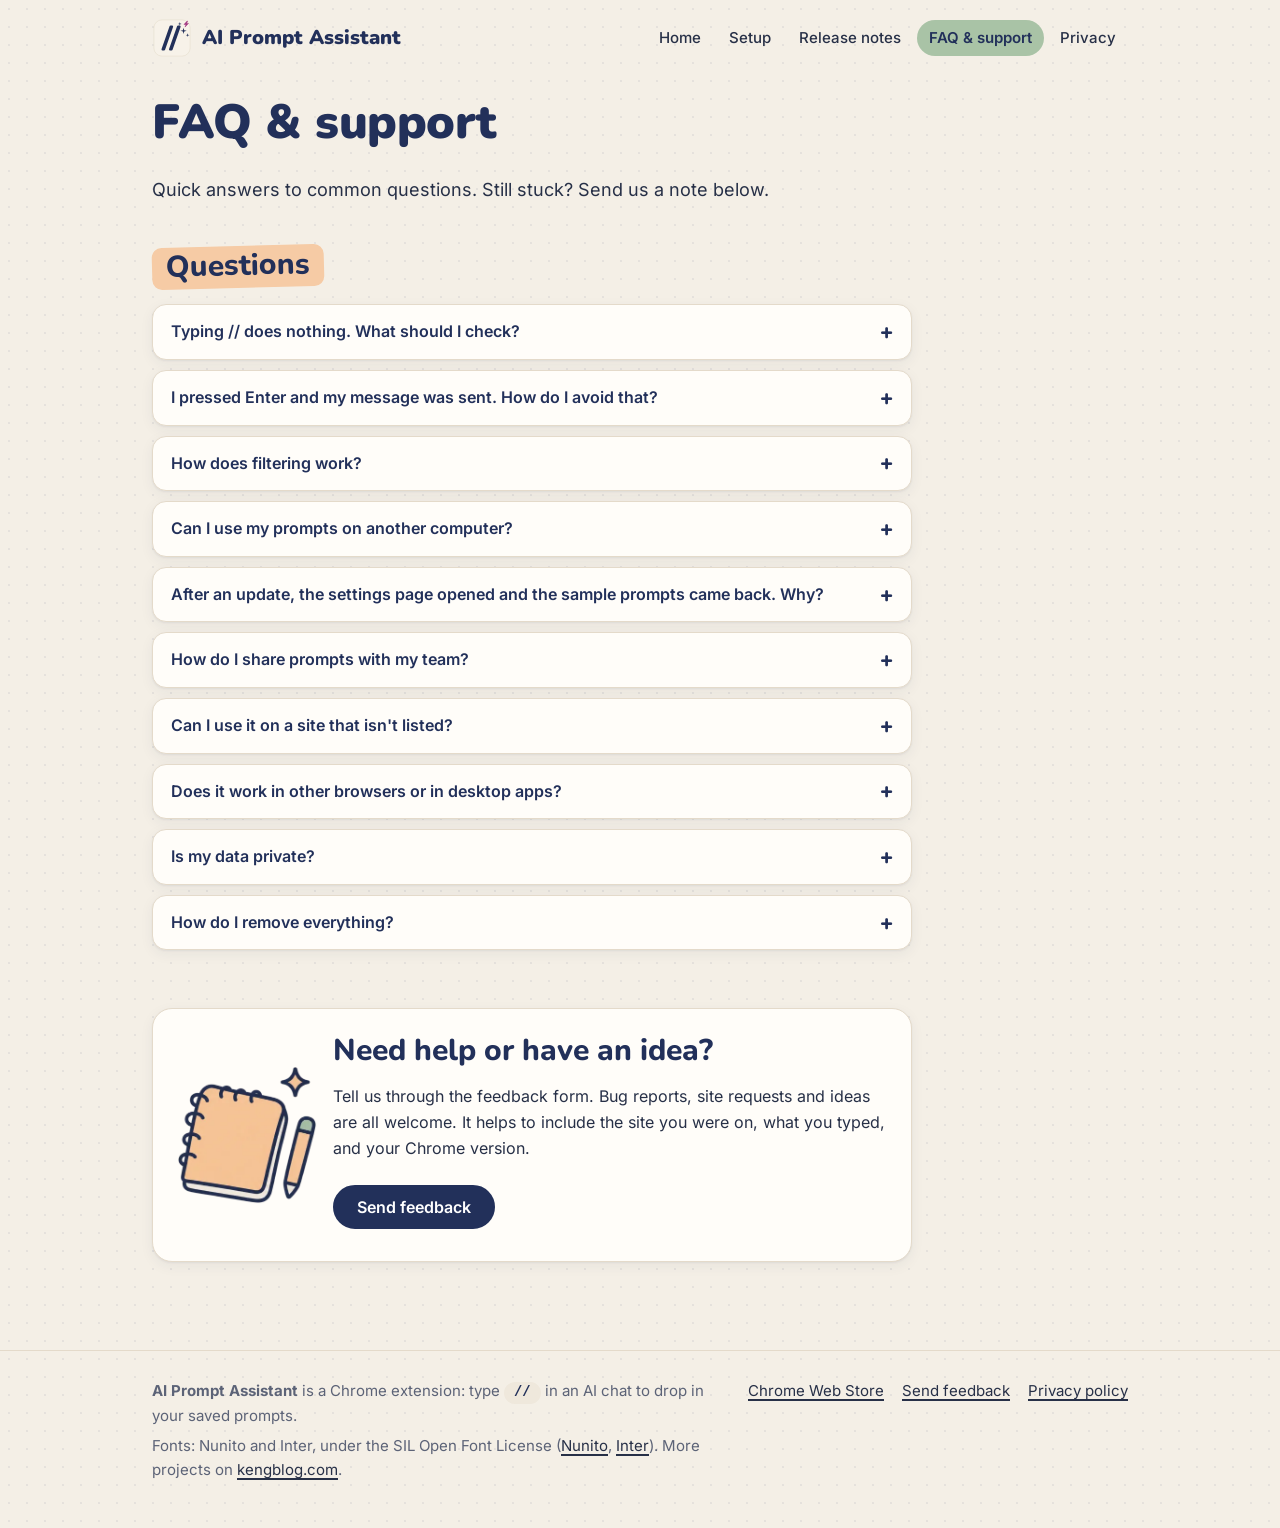
==== faq.html @ 044c9c36 "Add public site: home, setup, release notes, privacy policy and FAQ Static GitHub Pages site for the" ====
<!doctype html>
<html lang="en">
<head>
  <meta charset="utf-8">
  <meta name="viewport" content="width=device-width, initial-scale=1">
  <title>FAQ & support · AI Prompt Assistant</title>
  <meta name="description" content="Answers to common questions about AI Prompt Assistant, and how to get help.">
  <link rel="canonical" href="https://yck2024.github.io/ai-prompt-assistant/faq.html">
  <meta name="color-scheme" content="light dark">
  <meta name="theme-color" content="#F4EFE6" media="(prefers-color-scheme: light)">
  <meta name="theme-color" content="#161B2A" media="(prefers-color-scheme: dark)">
  <link rel="icon" href="assets/img/favicon-32.png" sizes="32x32" type="image/png">
  <link rel="icon" href="assets/img/logo-mark.svg" type="image/svg+xml">
  <link rel="apple-touch-icon" href="assets/img/icon-128.png">
  <link rel="preload" href="assets/fonts/nunito-latin-wght.woff2" as="font" type="font/woff2" crossorigin>
  <link rel="stylesheet" href="assets/css/site.css">
</head>
<body>
  <a class="skip-link" href="#main">Skip to content</a>
  <header class="site-header">
    <div class="wrap">
      <a class="brand" href="index.html"><img src="assets/img/logo-mark.svg" alt="" width="40" height="40">AI Prompt Assistant</a>
      <nav class="site-nav" aria-label="Main">
        <ul>
        <li><a href="index.html">Home</a></li>
        <li><a href="setup.html">Setup</a></li>
        <li><a href="release-notes.html">Release notes</a></li>
        <li><a href="faq.html" aria-current="page">FAQ &amp; support</a></li>
        <li><a href="privacy.html">Privacy</a></li>
        </ul>
      </nav>
    </div>
  </header>
  <main id="main">
    <section class="page-head" aria-labelledby="page-title">
      <div class="wrap narrow">
        <h1 id="page-title">FAQ &amp; support</h1>
        <p class="lead">Quick answers to common questions. Still stuck? Send us a note below.</p>
      </div>
    </section>

    <section class="section" aria-labelledby="faq-title">
      <div class="wrap narrow faq">
        <h2 id="faq-title"><span class="sticky">Questions</span></h2>
        <details>
          <summary>Typing // does nothing. What should I check?</summary>
          <div class="answer">
            <ul>
              <li>Make sure you're on a <a href="index.html#sites-title">supported site</a> and the cursor is in the message box.</li>
              <li>Refresh the tab. Tabs that were open before you installed or updated the extension need a refresh.</li>
              <li>Check that the extension is turned on at <code>chrome://extensions</code>.</li>
              <li>On ChatGPT while signed in, version 3.2.2 has a known problem: the menu doesn't open. The next update fixes it.</li>
            </ul>
          </div>
        </details>
        <details>
          <summary>I pressed Enter and my message was sent. How do I avoid that?</summary>
          <div class="answer">
            <p>Use <kbd>Tab</kbd> to insert prompts. On many chat sites Enter sends the message straight away. Tab always inserts the prompt and leaves sending to you. On ChatGPT, the next update makes Enter insert too.</p>
          </div>
        </details>
        <details>
          <summary>How does filtering work?</summary>
          <div class="answer">
            <p>After <span class="shortcut">//</span>, keep typing. The menu shows shortcuts that contain what you typed, upper or lower case: <span class="shortcut">//rev</span> finds <span class="shortcut">//reviseEnglish</span> and <span class="shortcut">//codeReview</span>.</p>
          </div>
        </details>
        <details>
          <summary>Can I use my prompts on another computer?</summary>
          <div class="answer">
            <p>Yes, with <a href="setup.html#drive">Google Drive backup</a>: upload on one computer, then download on the other. Or use <a href="setup.html#export">Export &amp; import</a> to move a file across. Chrome's own sync doesn't copy prompts between computers.</p>
          </div>
        </details>
        <details>
          <summary>After an update, the settings page opened and the sample prompts came back. Why?</summary>
          <div class="answer">
            <p>After each install or update, the extension opens its settings page and adds back any of the five sample prompts that are missing. Your own prompts, and samples you edited, are kept as they are. You can delete the samples again.</p>
          </div>
        </details>
        <details>
          <summary>How do I share prompts with my team?</summary>
          <div class="answer">
            <p>Click <strong>Export JSON</strong> on the settings page and send the file. Your teammates click <strong>Import JSON</strong> to add those prompts to theirs.</p>
          </div>
        </details>
        <details>
          <summary>Can I use it on a site that isn't listed?</summary>
          <div class="answer">
            <p>Not yet. The next update adds <a href="setup.html#your-sites">Your Sites</a>, where you can add any chat site and allow access to it.</p>
          </div>
        </details>
        <details>
          <summary>Does it work in other browsers or in desktop apps?</summary>
          <div class="answer">
            <p>It's made for Google Chrome on the web. Some other Chromium browsers can install Chrome Web Store extensions, but Google Drive backup needs Chrome. It doesn't work inside desktop or mobile chat apps.</p>
          </div>
        </details>
        <details>
          <summary>Is my data private?</summary>
          <div class="answer">
            <p>Yes. Your prompts are stored in your browser, and we run no server and no analytics. Google Drive backup is optional and only touches its own file. Details are in the <a href="privacy.html">privacy policy</a>.</p>
          </div>
        </details>
        <details>
          <summary>How do I remove everything?</summary>
          <div class="answer">
            <p>Uninstall the extension to delete your prompts from the browser. If you used Drive backup, delete <code>ai-prompt-assistant-prompts.json</code> from your Drive and remove the extension's access in your <a href="https://myaccount.google.com/permissions">Google Account settings</a>.</p>
          </div>
        </details>
      </div>
    </section>

    <section class="section" id="support" aria-labelledby="support-title">
      <div class="wrap narrow">
        <div class="card support-card">
          <img class="illo" src="assets/img/empty-notebook.webp" width="300" height="295" alt="">
          <div>
            <h2 id="support-title">Need help or have an idea?</h2>
            <p>Tell us through the feedback form. Bug reports, site requests and ideas are all welcome. It helps to include the site you were on, what you typed, and your Chrome version.</p>
            <div class="btn-row">
              <a class="btn btn-primary" href="https://forms.gle/EVX64Rimp2fQsJxh8">Send feedback</a>
            </div>
          </div>
        </div>
      </div>
    </section>
  </main>
  <footer class="site-footer">
    <div class="wrap">
      <div>
        <p><strong>AI Prompt Assistant</strong> is a Chrome extension: type <span class="shortcut">//</span> in an AI chat to drop in your saved prompts.</p>
        <p>Fonts: Nunito and Inter, under the SIL Open Font License (<a href="assets/fonts/OFL-Nunito.txt">Nunito</a>, <a href="assets/fonts/OFL-Inter.txt">Inter</a>). More projects on <a href="https://kengblog.com/">kengblog.com</a>.</p>
      </div>
      <ul aria-label="More links">
        <li><a href="https://chromewebstore.google.com/detail/ai-prompt-assistant/aakmnieacpcmnfnljndefdocpcoajjoe">Chrome Web Store</a></li>
        <li><a href="https://forms.gle/EVX64Rimp2fQsJxh8">Send feedback</a></li>
        <li><a href="privacy.html">Privacy policy</a></li>
      </ul>
    </div>
  </footer>
</body>
</html>
---- assets/css/site.css ----
/* AI Prompt Assistant public site. Colours and type follow the "Pocket notebook" brand kit. */

@font-face {
  font-family: 'Nunito';
  src: url(../fonts/nunito-latin-wght.woff2) format('woff2');
  font-weight: 200 1000;
  font-style: normal;
  font-display: swap;
}
@font-face {
  font-family: 'Inter';
  src: url(../fonts/inter-latin-wght.woff2) format('woff2');
  font-weight: 100 900;
  font-style: normal;
  font-display: swap;
}

:root {
  --pa-navy: #22305A;
  --pa-navy-deep: #161B2A;
  --pa-oatmeal: #F4EFE6;
  --pa-apricot: #F6CBA5;
  --pa-sage: #A9C3A6;
  --pa-paper: #F4EFE6;
  --pa-surface: #FFFDF9;
  --pa-surface-sunken: #EFE8DC;
  --pa-text: #273047;
  --pa-text-muted: #5C6377;
  --pa-heading: #22305A;
  --pa-link: #22305A;
  --pa-primary: #22305A;
  --pa-on-primary: #FFFFFF;
  --pa-line: #E4DACA;
  --pa-highlight: #F6CBA5;
  --pa-on-highlight: #22305A;
  --pa-success-bg: #DCE8D9;
  --pa-success: #2F5A36;
  --pa-note-bg: #FBE7D5;
  --pa-focus: #22305A;
  --pa-grid-dot: rgba(34,48,90,.07);
  --pa-plate: transparent;
  --pa-font-display: 'Nunito', ui-rounded, 'SF Pro Rounded', system-ui, sans-serif;
  --pa-font-body: 'Inter', system-ui, -apple-system, 'Segoe UI', Roboto, sans-serif;
  --pa-font-mono: ui-monospace, 'SF Mono', Menlo, Consolas, 'Liberation Mono', monospace;
  --pa-radius-sm: 10px;
  --pa-radius-md: 14px;
  --pa-radius-lg: 20px;
  --pa-radius-pill: 999px;
  --pa-shadow-card: 0 1px 2px rgba(34,48,90,.06), 0 4px 14px rgba(34,48,90,.06);
  --pa-motion: 160ms;
  --pa-max: 1040px;
  --pa-gutter: 16px;
  color-scheme: light dark;
}

@media (prefers-color-scheme: dark) {
  :root {
    --pa-paper: #161B2A;
    --pa-surface: #1E2436;
    --pa-surface-sunken: #131726;
    --pa-text: #EEE8DC;
    --pa-text-muted: #A9AFC2;
    --pa-heading: #F4EFE6;
    --pa-link: #F6CBA5;
    --pa-primary: #F6CBA5;
    --pa-on-primary: #161B2A;
    --pa-line: #2E3650;
    --pa-highlight: #F6CBA5;
    --pa-on-highlight: #161B2A;
    --pa-success-bg: #22362A;
    --pa-success: #BFD6BC;
    --pa-note-bg: #2A2A33;
    --pa-focus: #F6CBA5;
    --pa-grid-dot: rgba(244,239,230,.05);
    --pa-plate: rgba(244,239,230,.92);
    --pa-shadow-card: 0 1px 2px rgba(0,0,0,.25), 0 4px 14px rgba(0,0,0,.25);
  }
}

@media (prefers-reduced-motion: reduce) { :root { --pa-motion: 0ms; } }

*, *::before, *::after { box-sizing: border-box; }

html { -webkit-text-size-adjust: 100%; scroll-padding-top: 16px; }

body {
  margin: 0;
  font-family: var(--pa-font-body);
  font-size: 16px;
  line-height: 1.6;
  color: var(--pa-text);
  background-color: var(--pa-paper);
  background-image: radial-gradient(var(--pa-grid-dot) 1.2px, transparent 1.3px);
  background-size: 18px 18px;
  overflow-wrap: break-word;
}

img { max-width: 100%; height: auto; display: block; }

a { color: var(--pa-link); text-decoration-thickness: 1.5px; text-underline-offset: 3px; }
a:hover { text-decoration-thickness: 2.5px; }

:focus-visible { outline: 3px solid var(--pa-focus); outline-offset: 2px; border-radius: 4px; }

h1, h2, h3 {
  font-family: var(--pa-font-display);
  color: var(--pa-heading);
  line-height: 1.2;
  margin: 0 0 .5em;
}
h1 { font-size: clamp(32px, 6vw, 48px); font-weight: 900; letter-spacing: -.01em; }
h2 { font-size: clamp(24px, 4vw, 30px); font-weight: 800; }
h3 { font-size: 19px; font-weight: 800; }
p, ul, ol { margin: 0 0 1em; }
li + li { margin-top: .35em; }

code, kbd, .shortcut { font-family: var(--pa-font-mono); font-size: .92em; }
code { background: var(--pa-surface-sunken); color: var(--pa-heading); padding: 1px 6px; border-radius: 6px; }
.shortcut {
  display: inline-block;
  font-weight: 600;
  background: var(--pa-surface-sunken);
  color: var(--pa-heading);
  padding: 0 10px;
  border-radius: var(--pa-radius-pill);
  white-space: nowrap;
}
kbd {
  display: inline-block;
  min-width: 1.8em;
  text-align: center;
  font-weight: 600;
  color: var(--pa-heading);
  background: var(--pa-surface);
  border: 1px solid var(--pa-line);
  border-bottom-width: 3px;
  border-radius: 7px;
  padding: 0 6px;
  line-height: 1.5;
}

.skip-link {
  position: absolute; left: 12px; top: -60px;
  background: var(--pa-primary); color: var(--pa-on-primary);
  padding: 8px 16px; border-radius: var(--pa-radius-pill);
  font-weight: 600; z-index: 10; text-decoration: none;
}
.skip-link:focus { top: 12px; }

.wrap { max-width: var(--pa-max); margin: 0 auto; padding: 0 var(--pa-gutter); }
@media (min-width: 720px) { :root { --pa-gutter: 32px; } }

/* Header */
.site-header { padding: 18px 0 8px; }
.site-header .wrap { display: flex; flex-wrap: wrap; align-items: center; gap: 10px 24px; justify-content: space-between; }
.brand {
  display: inline-flex; align-items: center; gap: 10px;
  font-family: var(--pa-font-display); font-weight: 900; font-size: 20px;
  color: var(--pa-heading); text-decoration: none;
}
.brand img { width: 40px; height: 40px; }
.site-nav ul { list-style: none; margin: 0; padding: 0; display: flex; flex-wrap: wrap; gap: 4px; }
.site-nav li + li { margin-top: 0; }
.site-nav a {
  display: inline-block; padding: 6px 12px; border-radius: var(--pa-radius-pill);
  color: var(--pa-text); text-decoration: none; font-weight: 500; font-size: 15px;
  transition: background-color var(--pa-motion);
}
.site-nav a:hover { background: var(--pa-surface-sunken); }
.site-nav a[aria-current="page"] { background: var(--pa-sage); color: var(--pa-navy); font-weight: 600; }

/* Buttons */
.btn {
  display: inline-flex; align-items: center; justify-content: center; gap: 8px;
  min-height: 44px; padding: 10px 22px;
  border-radius: var(--pa-radius-pill);
  font-family: var(--pa-font-body); font-weight: 600; font-size: 16px; line-height: 1.2;
  text-decoration: none; text-align: center;
  border: 2px solid var(--pa-primary);
  transition: transform var(--pa-motion), box-shadow var(--pa-motion);
}
.btn:hover { transform: translateY(-1px); box-shadow: var(--pa-shadow-card); text-decoration: none; }
.btn-primary { background: var(--pa-primary); color: var(--pa-on-primary); }
.btn-quiet { background: transparent; color: var(--pa-heading); border-color: var(--pa-line); }
.btn-row { display: flex; flex-wrap: wrap; gap: 12px; margin: 24px 0 8px; }

/* Sticky-note heading label */
.sticky {
  display: inline-block; padding: 2px 14px 4px;
  background: var(--pa-highlight); color: var(--pa-on-highlight);
  border-radius: var(--pa-radius-sm); transform: rotate(-1.5deg);
}
.sticky--sage { background: var(--pa-sage); color: var(--pa-navy); }

/* Layout blocks */
main { display: block; padding-bottom: 32px; }
.section { padding: 40px 0 8px; }
.section > .wrap > h2:first-child, .section-head { margin-bottom: 16px; }
.lead { font-size: 18px; color: var(--pa-text); max-width: 60ch; }
.muted { color: var(--pa-text-muted); }
/* Narrow reading column that keeps the same left edge as the header and wide sections. */
.narrow > * { max-width: 760px; }

.card {
  background: var(--pa-surface);
  border: 1px solid var(--pa-line);
  border-radius: var(--pa-radius-lg);
  box-shadow: var(--pa-shadow-card);
  padding: 24px;
}
.card > :last-child { margin-bottom: 0; }
@media (max-width: 480px) { .card { padding: 18px; } }

.grid { display: grid; gap: 16px; grid-template-columns: repeat(auto-fit, minmax(min(100%, 280px), 1fr)); }
.grid-3 { display: grid; gap: 16px; grid-template-columns: repeat(auto-fit, minmax(min(100%, 220px), 1fr)); }

/* Illustrations: in dark mode they sit on a light plate so navy outlines stay visible. */
.illo { border-radius: var(--pa-radius-lg); background: var(--pa-plate); }
@media (prefers-color-scheme: dark) { .illo { padding: 8px; } }

/* Hero */
.hero { padding: 32px 0 16px; }
.hero .wrap { display: grid; gap: 24px; align-items: center; }
@media (min-width: 820px) { .hero .wrap { grid-template-columns: 1.15fr .85fr; gap: 40px; } }
.hero h1 .slashes { font-family: var(--pa-font-mono); font-weight: 700; }
.hero-art { position: relative; justify-self: center; max-width: 380px; width: 100%; }
.hero-art .blob { position: absolute; inset: 8% -4% -2% -4%; width: 108%; max-width: none; z-index: 0; opacity: .7; }
.hero-art .illo { position: relative; z-index: 1; }
@media (prefers-color-scheme: dark) { .hero-art .blob { opacity: .25; } }
.badge-row { display: flex; flex-wrap: wrap; gap: 8px; margin-top: 16px; padding: 0; list-style: none; }
.badge-row li + li { margin-top: 0; }
.badge {
  display: inline-block; padding: 3px 12px; border-radius: var(--pa-radius-pill);
  background: var(--pa-success-bg); color: var(--pa-success); font-size: 14px; font-weight: 600;
}

/* Steps */
.step { text-align: left; }
.step .illo { width: 100%; max-width: 200px; margin: 0 auto 12px; }
.step-num {
  display: inline-flex; align-items: center; justify-content: center;
  width: 30px; height: 30px; margin-right: 8px; border-radius: 50%;
  background: var(--pa-primary); color: var(--pa-on-primary);
  font-family: var(--pa-font-display); font-weight: 900; font-size: 16px; vertical-align: 2px;
}

/* Notes and callouts */
.note {
  border-radius: var(--pa-radius-md);
  padding: 14px 18px;
  background: var(--pa-note-bg);
  border: 1px solid var(--pa-line);
  border-left: 6px solid var(--pa-highlight);
  margin: 16px 0;
}
.note > :last-child { margin-bottom: 0; }
.note strong:first-child { color: var(--pa-heading); }
.note--sage { border-left-color: var(--pa-sage); background: var(--pa-success-bg); color: var(--pa-text); }
@media (prefers-color-scheme: dark) { .note--sage { color: var(--pa-text); } }

.tag {
  display: inline-block; vertical-align: 2px;
  font-family: var(--pa-font-body); font-size: 12px; font-weight: 700; letter-spacing: .02em;
  padding: 1px 9px; border-radius: var(--pa-radius-pill);
  background: var(--pa-highlight); color: var(--pa-navy);
  white-space: nowrap;
}
.tag--sage { background: var(--pa-sage); }

/* Screenshot frame */
figure { margin: 16px 0; }
.shot { border-radius: var(--pa-radius-md); border: 1px solid var(--pa-line); box-shadow: var(--pa-shadow-card); background: #fff; }
figcaption { margin-top: 8px; font-size: 14px; color: var(--pa-text-muted); }

/* Tables */
.table-wrap { overflow-x: auto; border-radius: var(--pa-radius-md); border: 1px solid var(--pa-line); background: var(--pa-surface); }
table { border-collapse: collapse; width: 100%; font-size: 15px; }
th, td { text-align: left; padding: 10px 14px; border-bottom: 1px solid var(--pa-line); vertical-align: top; }
tr:last-child td { border-bottom: 0; }
th { font-weight: 700; color: var(--pa-heading); background: var(--pa-surface-sunken); }
td .addr { display: inline-block; max-width: 100%; overflow-wrap: anywhere; font-family: var(--pa-font-mono); font-size: 14px; margin: 1px 6px 1px 0; }
@media (max-width: 480px) { th, td { padding: 9px 10px; } td .addr { font-size: 13px; } }

/* Numbered how-to lists */
ol.steps { padding-left: 1.4em; }
ol.steps > li { padding-left: 4px; }
ol.steps > li::marker { font-family: var(--pa-font-display); font-weight: 900; color: var(--pa-heading); }

/* Setup page: section nav */
.toc { list-style: none; padding: 0; margin: 16px 0 0; display: flex; flex-wrap: wrap; gap: 8px; }
.toc li + li { margin-top: 0; }
.toc a {
  display: inline-block; padding: 4px 12px; border-radius: var(--pa-radius-pill);
  border: 1px solid var(--pa-line); background: var(--pa-surface); text-decoration: none; font-size: 15px;
}
.toc a:hover { background: var(--pa-surface-sunken); }

.split { display: grid; gap: 24px; align-items: start; }
@media (min-width: 820px) { .split { grid-template-columns: 1fr 1fr; } }

.page-head { padding: 28px 0 8px; }
.page-head .wrap.has-art { display: grid; gap: 16px; align-items: center; }
@media (min-width: 720px) { .page-head .wrap.has-art { grid-template-columns: 1fr 220px; } }
.page-head + .section { padding-top: 16px; }
.page-head .illo { max-width: 220px; justify-self: center; }

/* Release notes */
.release { margin-top: 24px; }
.release h2 { display: flex; flex-wrap: wrap; align-items: baseline; gap: 6px 12px; }
.release h2 .date { font-family: var(--pa-font-body); font-size: 15px; font-weight: 500; color: var(--pa-text-muted); }
.release h3 { margin-top: 20px; }

/* FAQ */
.faq details {
  background: var(--pa-surface); border: 1px solid var(--pa-line); border-radius: var(--pa-radius-md);
  margin: 10px 0; box-shadow: var(--pa-shadow-card);
}
.faq summary {
  cursor: pointer; padding: 14px 18px; font-weight: 600; color: var(--pa-heading);
  list-style: none; display: flex; justify-content: space-between; gap: 12px; align-items: center;
  border-radius: var(--pa-radius-md);
}
.faq summary::-webkit-details-marker { display: none; }
.faq summary::after {
  content: '+'; font-family: var(--pa-font-display); font-weight: 900; font-size: 22px; line-height: 1;
  flex: none; color: var(--pa-heading);
}
.faq details[open] summary::after { content: '\2212'; }
.faq .answer { padding: 0 18px 16px; }
.faq .answer > :last-child { margin-bottom: 0; }

.support-card { display: grid; gap: 16px; align-items: center; }
@media (min-width: 640px) { .support-card { grid-template-columns: 140px 1fr; } }
.support-card .illo { max-width: 140px; justify-self: center; }

/* Privacy page prose */
.prose h2 { margin-top: 32px; }
.prose h2:first-child { margin-top: 0; }

/* Footer */
.site-footer { border-top: 1px solid var(--pa-line); margin-top: 48px; padding: 28px 0 40px; font-size: 15px; color: var(--pa-text-muted); }
.site-footer .wrap { display: grid; gap: 16px; }
@media (min-width: 720px) { .site-footer .wrap { grid-template-columns: 1fr auto; align-items: start; } }
.site-footer ul { list-style: none; margin: 0; padding: 0; display: flex; flex-wrap: wrap; gap: 6px 18px; }
.site-footer li + li { margin-top: 0; }
.site-footer a { color: var(--pa-text); }
.site-footer p { margin: 0 0 6px; }
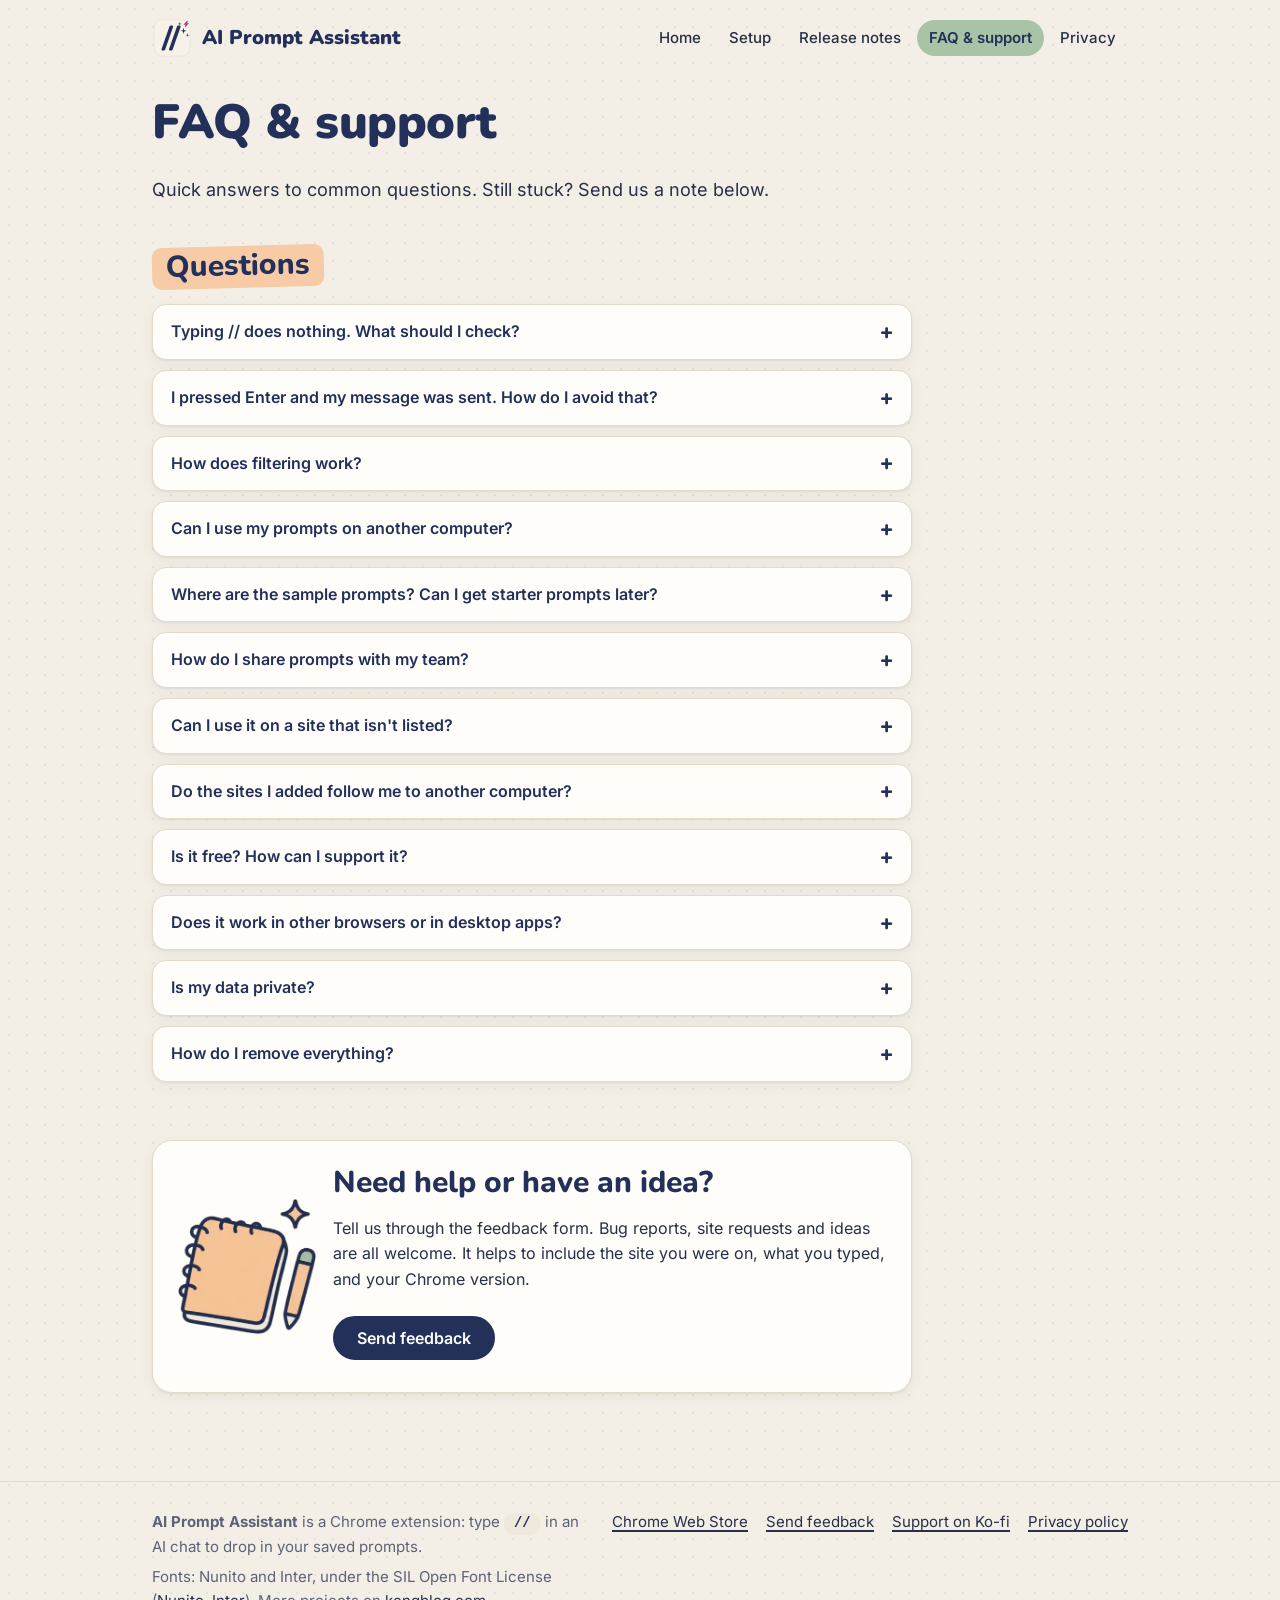
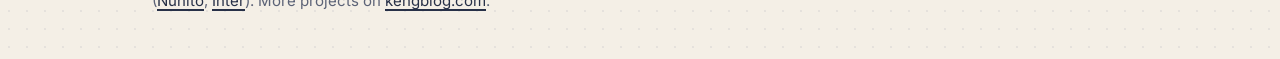
==== commit 756593d8: "docs: update site for version 4.0.0 Release notes, setup guide, home page, privacy policy and FAQ no" ====
--- a/faq.html
+++ b/faq.html
@@ -3,7 +3,7 @@
 <head>
   <meta charset="utf-8">
   <meta name="viewport" content="width=device-width, initial-scale=1">
-  <title>FAQ & support · AI Prompt Assistant</title>
+  <title>FAQ &amp; support · AI Prompt Assistant</title>
   <meta name="description" content="Answers to common questions about AI Prompt Assistant, and how to get help.">
   <link rel="canonical" href="https://yck2024.github.io/ai-prompt-assistant/faq.html">
   <meta name="color-scheme" content="light dark">
@@ -46,17 +46,18 @@
           <summary>Typing // does nothing. What should I check?</summary>
           <div class="answer">
             <ul>
-              <li>Make sure you're on a <a href="index.html#sites-title">supported site</a> and the cursor is in the message box.</li>
+              <li>Click the extension's toolbar button. It tells you whether the extension is on for this tab, and offers <strong>Reload this tab</strong> or <strong>Turn on for this site</strong> when that helps.</li>
+              <li>Make sure you're on a <a href="index.html#sites-title">supported site</a> or <a href="setup.html#your-sites">a site you added</a>, and the cursor is in the message box.</li>
               <li>Refresh the tab. Tabs that were open before you installed or updated the extension need a refresh.</li>
-              <li>Check that the extension is turned on at <code>chrome://extensions</code>.</li>
-              <li>On ChatGPT while signed in, version 3.2.2 has a known problem: the menu doesn't open. The next update fixes it.</li>
+              <li>Check that the extension is turned on at <code>chrome://extensions</code>. After an update that adds sites, Chrome may pause it until you accept them.</li>
+              <li>On ChatGPT while signed in, version 3.2.2 had a known problem: the menu didn't open. Update to 4.0.0 to fix it.</li>
             </ul>
           </div>
         </details>
         <details>
           <summary>I pressed Enter and my message was sent. How do I avoid that?</summary>
           <div class="answer">
-            <p>Use <kbd>Tab</kbd> to insert prompts. On many chat sites Enter sends the message straight away. Tab always inserts the prompt and leaves sending to you. On ChatGPT, the next update makes Enter insert too.</p>
+            <p>Use <kbd>Tab</kbd> to insert prompts. On many chat sites Enter sends the message straight away. Tab always inserts the prompt and leaves sending to you. On ChatGPT, Enter inserts too since version 4.0.0.</p>
           </div>
         </details>
         <details>
@@ -72,21 +73,33 @@
           </div>
         </details>
         <details>
-          <summary>After an update, the settings page opened and the sample prompts came back. Why?</summary>
+          <summary>Where are the sample prompts? Can I get starter prompts later?</summary>
           <div class="answer">
-            <p>After each install or update, the extension opens its settings page and adds back any of the five sample prompts that are missing. Your own prompts, and samples you edited, are kept as they are. You can delete the samples again.</p>
+            <p>Since version 4.0.0, the extension doesn't add sample prompts on its own. After you install, a welcome page lets you pick starter packs, or start blank. Open <strong>Starter packs</strong> on the settings page to add packs any time. The five old samples are in the Everyday pack. Adding a pack never replaces a shortcut you already have, and updates no longer bring back prompts you deleted.</p>
           </div>
         </details>
         <details>
           <summary>How do I share prompts with my team?</summary>
           <div class="answer">
-            <p>Click <strong>Export JSON</strong> on the settings page and send the file. Your teammates click <strong>Import JSON</strong> to add those prompts to theirs.</p>
+            <p>Click <strong>Export prompts (to file)</strong> under <strong>Import &amp; export</strong> on the settings page and send the file. Your teammates click <strong>Import prompts (from file)</strong> to add those prompts to theirs.</p>
           </div>
         </details>
         <details>
           <summary>Can I use it on a site that isn't listed?</summary>
           <div class="answer">
-            <p>Not yet. The next update adds <a href="setup.html#your-sites">Your Sites</a>, where you can add any chat site and allow access to it.</p>
+            <p>Yes. On that site, click the extension's toolbar button and choose <strong>Turn on for this site</strong>, or type the address under <a href="setup.html#your-sites">Your sites</a> in settings. Chrome asks you to allow access to that one site. Some sites use message boxes the extension can't type into; if <span class="shortcut">//</span> does nothing there, remove the site.</p>
+          </div>
+        </details>
+        <details>
+          <summary>Do the sites I added follow me to another computer?</summary>
+          <div class="answer">
+            <p>Not yet. In version 4.0.0, Google Drive backup carries your prompts but not your list of added sites, so add them again on each computer. Syncing your sites through Drive is coming next.</p>
+          </div>
+        </details>
+        <details>
+          <summary>Is it free? How can I support it?</summary>
+          <div class="answer">
+            <p>It's free, with no ads and no paid version. If it saves you time, click <strong>Support</strong> in settings or in the toolbar popup to see our Ko-fi page, then <strong>Open Ko-fi</strong> to buy a coffee. It's entirely optional.</p>
           </div>
         </details>
         <details>
@@ -98,7 +111,7 @@
         <details>
           <summary>Is my data private?</summary>
           <div class="answer">
-            <p>Yes. Your prompts are stored in your browser, and we run no server and no analytics. Google Drive backup is optional and only touches its own file. Details are in the <a href="privacy.html">privacy policy</a>.</p>
+            <p>Yes. Your prompts are stored in your browser, and we run no server and no analytics. The <span class="shortcut">//</span> menu is drawn in its own frame the chat site can't read. Google Drive backup is optional and only touches its own file. Details are in the <a href="privacy.html">privacy policy</a>.</p>
           </div>
         </details>
         <details>
@@ -134,6 +147,7 @@
       <ul aria-label="More links">
         <li><a href="https://chromewebstore.google.com/detail/ai-prompt-assistant/aakmnieacpcmnfnljndefdocpcoajjoe">Chrome Web Store</a></li>
         <li><a href="https://forms.gle/EVX64Rimp2fQsJxh8">Send feedback</a></li>
+        <li><a href="https://ko-fi.com/kengblog">Support on Ko-fi</a></li>
         <li><a href="privacy.html">Privacy policy</a></li>
       </ul>
     </div>
--- a/assets/css/site.css
+++ b/assets/css/site.css
@@ -17,9 +17,6 @@
 
 :root {
   --pa-navy: #22305A;
-  --pa-navy-deep: #161B2A;
-  --pa-oatmeal: #F4EFE6;
-  --pa-apricot: #F6CBA5;
   --pa-sage: #A9C3A6;
   --pa-paper: #F4EFE6;
   --pa-surface: #FFFDF9;
@@ -195,7 +192,7 @@
 /* Layout blocks */
 main { display: block; padding-bottom: 32px; }
 .section { padding: 40px 0 8px; }
-.section > .wrap > h2:first-child, .section-head { margin-bottom: 16px; }
+.section > .wrap > h2:first-child { margin-bottom: 16px; }
 .lead { font-size: 18px; color: var(--pa-text); max-width: 60ch; }
 .muted { color: var(--pa-text-muted); }
 /* Narrow reading column that keeps the same left edge as the header and wide sections. */
@@ -256,7 +253,6 @@
 .note > :last-child { margin-bottom: 0; }
 .note strong:first-child { color: var(--pa-heading); }
 .note--sage { border-left-color: var(--pa-sage); background: var(--pa-success-bg); color: var(--pa-text); }
-@media (prefers-color-scheme: dark) { .note--sage { color: var(--pa-text); } }
 
 .tag {
   display: inline-block; vertical-align: 2px;
@@ -265,7 +261,6 @@
   background: var(--pa-highlight); color: var(--pa-navy);
   white-space: nowrap;
 }
-.tag--sage { background: var(--pa-sage); }
 
 /* Screenshot frame */
 figure { margin: 16px 0; }
@@ -277,6 +272,8 @@
 table { border-collapse: collapse; width: 100%; font-size: 15px; }
 th, td { text-align: left; padding: 10px 14px; border-bottom: 1px solid var(--pa-line); vertical-align: top; }
 tr:last-child td { border-bottom: 0; }
+caption { text-align: left; padding: 10px 14px; font-size: 14px; }
+caption.below { caption-side: bottom; }
 th { font-weight: 700; color: var(--pa-heading); background: var(--pa-surface-sunken); }
 td .addr { display: inline-block; max-width: 100%; overflow-wrap: anywhere; font-family: var(--pa-font-mono); font-size: 14px; margin: 1px 6px 1px 0; }
 @media (max-width: 480px) { th, td { padding: 9px 10px; } td .addr { font-size: 13px; } }
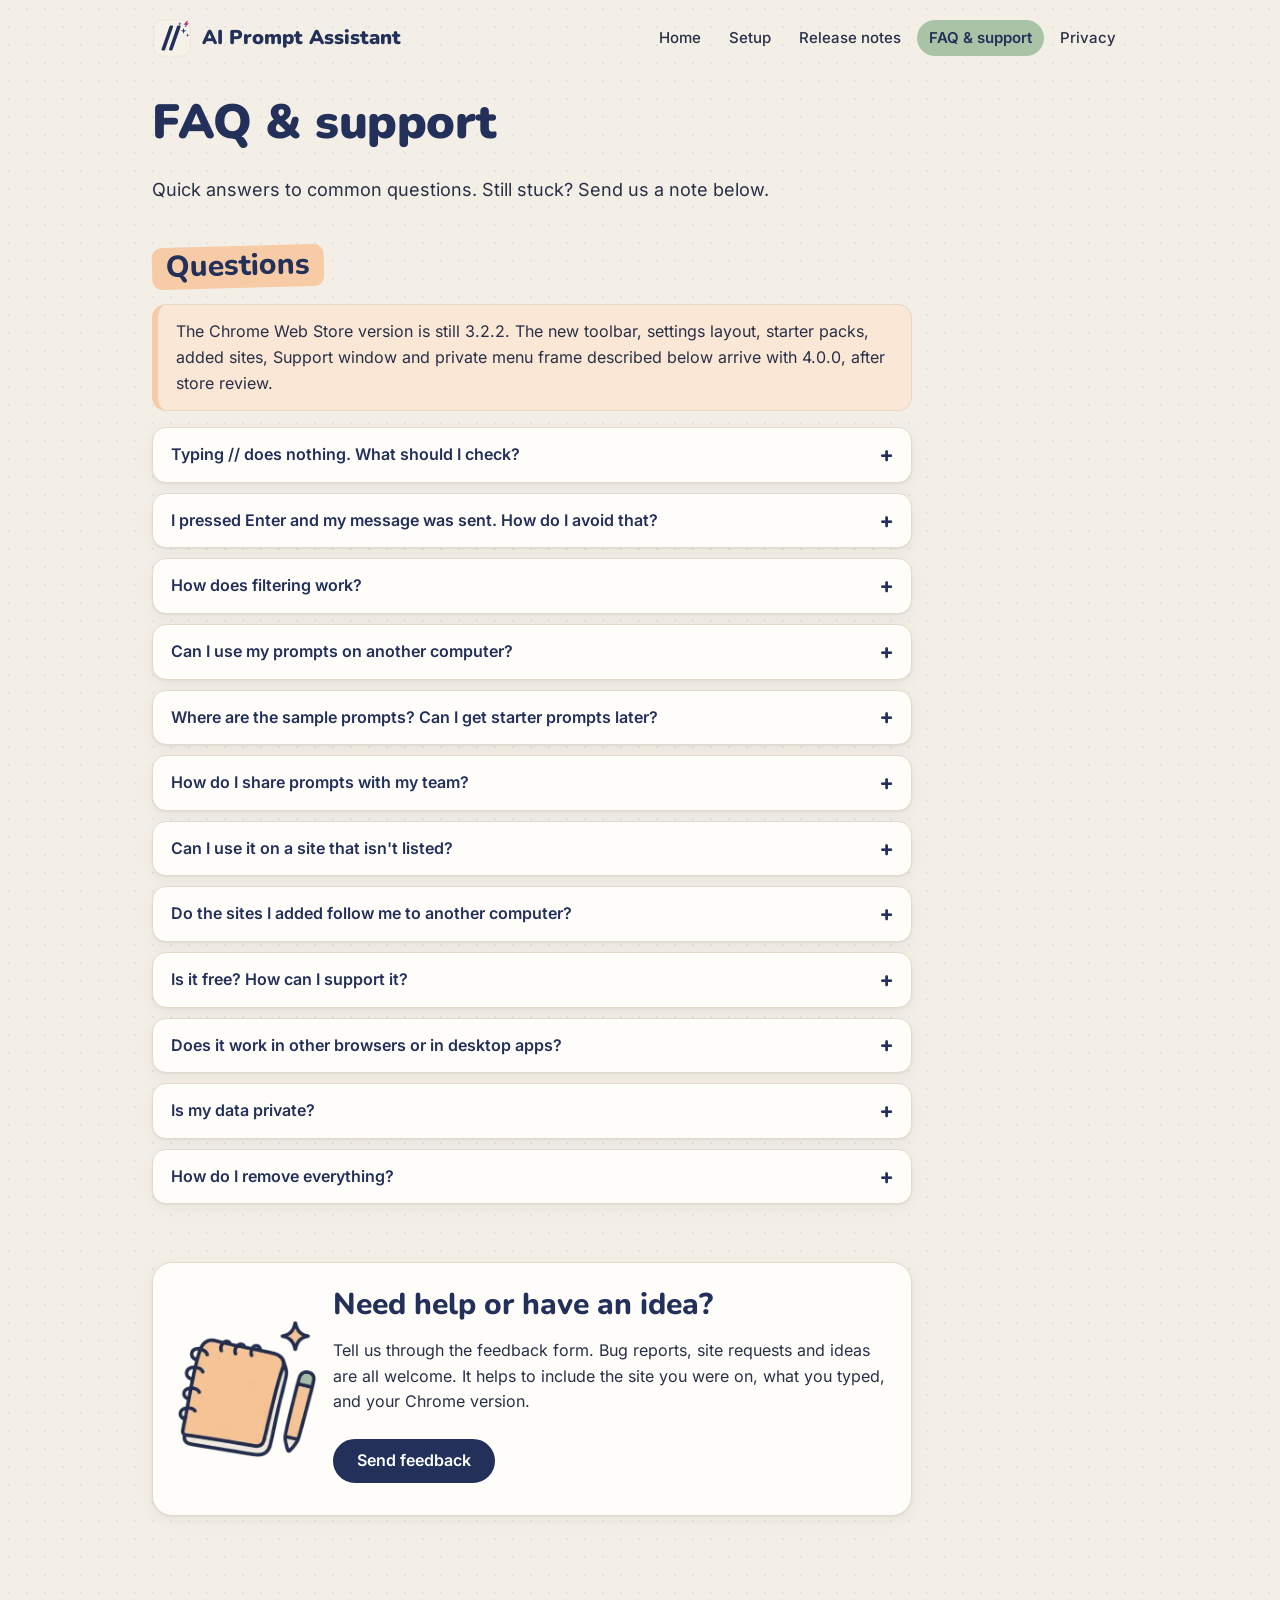
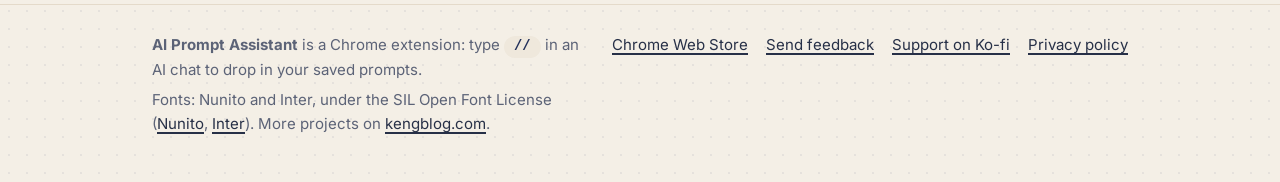
==== commit dd9eb04c: "no-mistakes(review): Distinguish upcoming 4.0.0 features from current store release" ====
--- a/faq.html
+++ b/faq.html
@@ -42,6 +42,7 @@
     <section class="section" aria-labelledby="faq-title">
       <div class="wrap narrow faq">
         <h2 id="faq-title"><span class="sticky">Questions</span></h2>
+        <p class="note">The Chrome Web Store version is still 3.2.2. The new toolbar, settings layout, starter packs, added sites, Support window and private menu frame described below arrive with 4.0.0, after store review.</p>
         <details>
           <summary>Typing // does nothing. What should I check?</summary>
           <div class="answer">
@@ -50,14 +51,14 @@
               <li>Make sure you're on a <a href="index.html#sites-title">supported site</a> or <a href="setup.html#your-sites">a site you added</a>, and the cursor is in the message box.</li>
               <li>Refresh the tab. Tabs that were open before you installed or updated the extension need a refresh.</li>
               <li>Check that the extension is turned on at <code>chrome://extensions</code>. After an update that adds sites, Chrome may pause it until you accept them.</li>
-              <li>On ChatGPT while signed in, version 3.2.2 had a known problem: the menu didn't open. Update to 4.0.0 to fix it.</li>
+              <li>On ChatGPT while signed in, the current store version, 3.2.2, has a known problem: the menu doesn't open. The fix arrives with 4.0.0, after store review.</li>
             </ul>
           </div>
         </details>
         <details>
           <summary>I pressed Enter and my message was sent. How do I avoid that?</summary>
           <div class="answer">
-            <p>Use <kbd>Tab</kbd> to insert prompts. On many chat sites Enter sends the message straight away. Tab always inserts the prompt and leaves sending to you. On ChatGPT, Enter inserts too since version 4.0.0.</p>
+            <p>Use <kbd>Tab</kbd> to insert prompts. On many chat sites Enter sends the message straight away. Tab always inserts the prompt and leaves sending to you. On ChatGPT, Enter will insert too in 4.0.0; the store version is still 3.2.2.</p>
           </div>
         </details>
         <details>
@@ -75,7 +76,7 @@
         <details>
           <summary>Where are the sample prompts? Can I get starter prompts later?</summary>
           <div class="answer">
-            <p>Since version 4.0.0, the extension doesn't add sample prompts on its own. After you install, a welcome page lets you pick starter packs, or start blank. Open <strong>Starter packs</strong> on the settings page to add packs any time. The five old samples are in the Everyday pack. Adding a pack never replaces a shortcut you already have, and updates no longer bring back prompts you deleted.</p>
+            <p>Starting with 4.0.0 (the store version is still 3.2.2), the extension doesn't add sample prompts on its own. After you install, a welcome page lets you pick starter packs, or start blank. Open <strong>Starter packs</strong> on the settings page to add packs any time. The five old samples are in the Everyday pack. Adding a pack never replaces a shortcut you already have, and updates no longer bring back prompts you deleted.</p>
           </div>
         </details>
         <details>
@@ -87,7 +88,7 @@
         <details>
           <summary>Can I use it on a site that isn't listed?</summary>
           <div class="answer">
-            <p>Yes. On that site, click the extension's toolbar button and choose <strong>Turn on for this site</strong>, or type the address under <a href="setup.html#your-sites">Your sites</a> in settings. Chrome asks you to allow access to that one site. Some sites use message boxes the extension can't type into; if <span class="shortcut">//</span> does nothing there, remove the site.</p>
+            <p>With 4.0.0, yes; the store version is still 3.2.2. On that site, click the extension's toolbar button and choose <strong>Turn on for this site</strong>, or type the address under <a href="setup.html#your-sites">Your sites</a> in settings. Chrome asks you to allow access to that one site. Some sites use message boxes the extension can't type into; if <span class="shortcut">//</span> does nothing there, remove the site.</p>
           </div>
         </details>
         <details>
@@ -111,7 +112,7 @@
         <details>
           <summary>Is my data private?</summary>
           <div class="answer">
-            <p>Yes. Your prompts are stored in your browser, and we run no server and no analytics. The <span class="shortcut">//</span> menu is drawn in its own frame the chat site can't read. Google Drive backup is optional and only touches its own file. Details are in the <a href="privacy.html">privacy policy</a>.</p>
+            <p>Yes. Your prompts are stored in your browser, and we run no server and no analytics. From 4.0.0, the <span class="shortcut">//</span> menu is drawn in its own frame the chat site can't read; the store version is still 3.2.2. Google Drive backup is optional and only touches its own file. Details are in the <a href="privacy.html">privacy policy</a>.</p>
           </div>
         </details>
         <details>
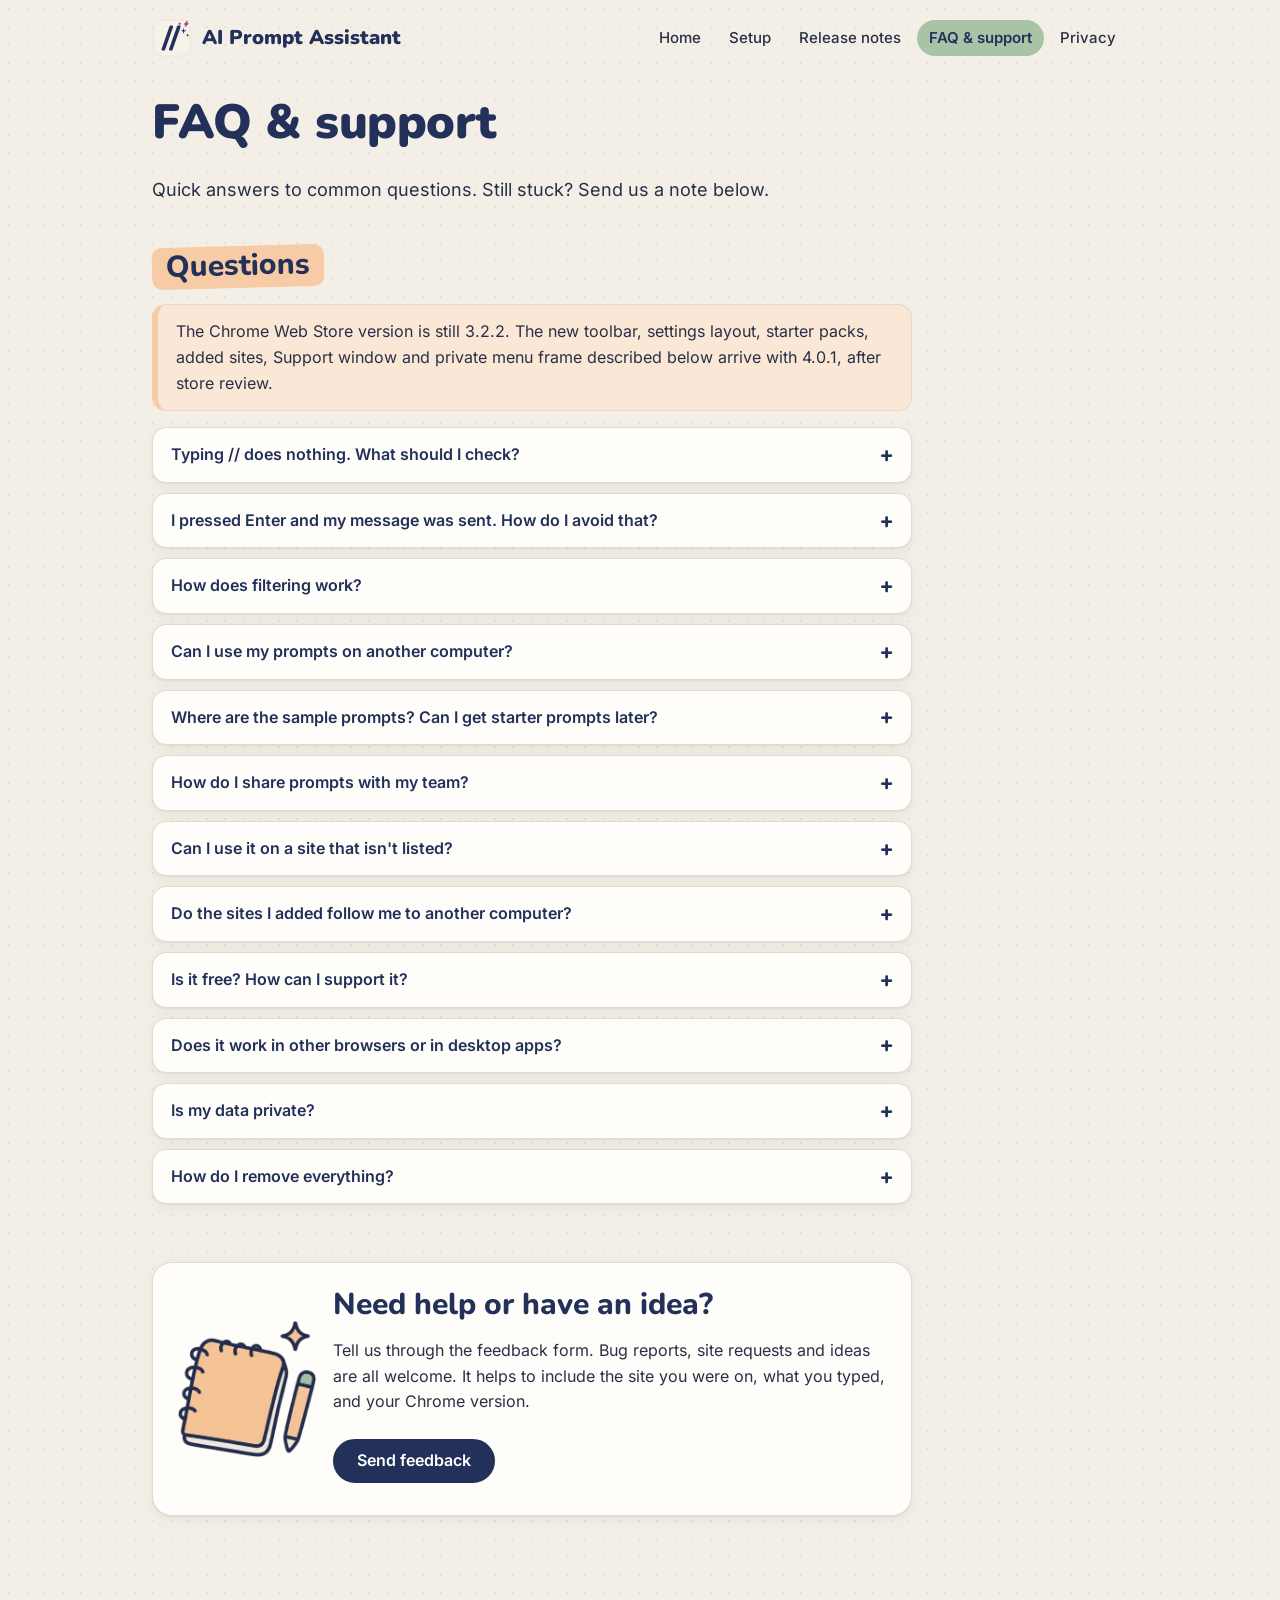
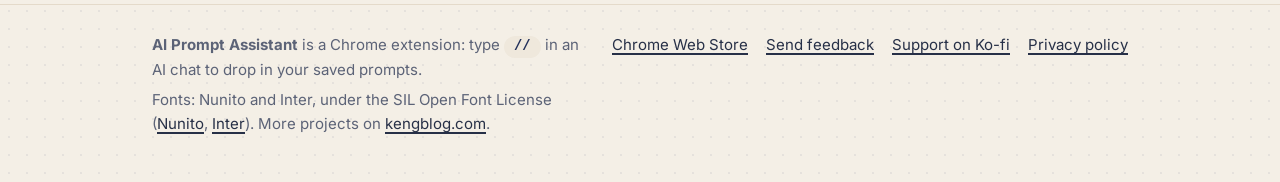
==== commit 9aaeb23d: "docs: update site for the 4.0.1 resubmission with Drive sync of added sites" ====
--- a/faq.html
+++ b/faq.html
@@ -42,7 +42,7 @@
     <section class="section" aria-labelledby="faq-title">
       <div class="wrap narrow faq">
         <h2 id="faq-title"><span class="sticky">Questions</span></h2>
-        <p class="note">The Chrome Web Store version is still 3.2.2. The new toolbar, settings layout, starter packs, added sites, Support window and private menu frame described below arrive with 4.0.0, after store review.</p>
+        <p class="note">The Chrome Web Store version is still 3.2.2. The new toolbar, settings layout, starter packs, added sites, Support window and private menu frame described below arrive with 4.0.1, after store review.</p>
         <details>
           <summary>Typing // does nothing. What should I check?</summary>
           <div class="answer">
@@ -51,14 +51,14 @@
               <li>Make sure you're on a <a href="index.html#sites-title">supported site</a> or <a href="setup.html#your-sites">a site you added</a>, and the cursor is in the message box.</li>
               <li>Refresh the tab. Tabs that were open before you installed or updated the extension need a refresh.</li>
               <li>Check that the extension is turned on at <code>chrome://extensions</code>. After an update that adds sites, Chrome may pause it until you accept them.</li>
-              <li>On ChatGPT while signed in, the current store version, 3.2.2, has a known problem: the menu doesn't open. The fix arrives with 4.0.0, after store review.</li>
+              <li>On ChatGPT while signed in, the current store version, 3.2.2, has a known problem: the menu doesn't open. The fix arrives with 4.0.1, after store review.</li>
             </ul>
           </div>
         </details>
         <details>
           <summary>I pressed Enter and my message was sent. How do I avoid that?</summary>
           <div class="answer">
-            <p>Use <kbd>Tab</kbd> to insert prompts. On many chat sites Enter sends the message straight away. Tab always inserts the prompt and leaves sending to you. On ChatGPT, Enter will insert too in 4.0.0; the store version is still 3.2.2.</p>
+            <p>Use <kbd>Tab</kbd> to insert prompts. On many chat sites Enter sends the message straight away. Tab always inserts the prompt and leaves sending to you. On ChatGPT, Enter will insert too in 4.0.1; the store version is still 3.2.2.</p>
           </div>
         </details>
         <details>
@@ -76,7 +76,7 @@
         <details>
           <summary>Where are the sample prompts? Can I get starter prompts later?</summary>
           <div class="answer">
-            <p>Starting with 4.0.0 (the store version is still 3.2.2), the extension doesn't add sample prompts on its own. After you install, a welcome page lets you pick starter packs, or start blank. Open <strong>Starter packs</strong> on the settings page to add packs any time. The five old samples are in the Everyday pack. Adding a pack never replaces a shortcut you already have, and updates no longer bring back prompts you deleted.</p>
+            <p>Starting with 4.0.1 (the store version is still 3.2.2), the extension doesn't add sample prompts on its own. After you install, a welcome page lets you pick starter packs, or start blank. Open <strong>Starter packs</strong> on the settings page to add packs any time. The five old samples are in the Everyday pack. Adding a pack never replaces a shortcut you already have, and updates no longer bring back prompts you deleted.</p>
           </div>
         </details>
         <details>
@@ -88,13 +88,13 @@
         <details>
           <summary>Can I use it on a site that isn't listed?</summary>
           <div class="answer">
-            <p>With 4.0.0, yes; the store version is still 3.2.2. On that site, click the extension's toolbar button and choose <strong>Turn on for this site</strong>, or type the address under <a href="setup.html#your-sites">Your sites</a> in settings. Chrome asks you to allow access to that one site. Some sites use message boxes the extension can't type into; if <span class="shortcut">//</span> does nothing there, remove the site.</p>
+            <p>With 4.0.1, yes; the store version is still 3.2.2. On that site, click the extension's toolbar button and choose <strong>Turn on for this site</strong>, or type the address under <a href="setup.html#your-sites">Your sites</a> in settings. Chrome asks you to allow access to that one site. Some sites use message boxes the extension can't type into; if <span class="shortcut">//</span> does nothing there, remove the site.</p>
           </div>
         </details>
         <details>
           <summary>Do the sites I added follow me to another computer?</summary>
           <div class="answer">
-            <p>Not yet. In version 4.0.0, Google Drive backup carries your prompts but not your list of added sites, so add them again on each computer. Syncing your sites through Drive is coming next.</p>
+            <p>Yes, from 4.0.1, if you use <a href="setup.html#drive">Google Drive backup</a>. Your added sites are saved in the backup file with your prompts. On the other computer they show <strong>Access needed</strong> until you click <strong>Allow</strong> there.</p>
           </div>
         </details>
         <details>
@@ -112,7 +112,7 @@
         <details>
           <summary>Is my data private?</summary>
           <div class="answer">
-            <p>Yes. Your prompts are stored in your browser, and we run no server and no analytics. From 4.0.0, the <span class="shortcut">//</span> menu is drawn in its own frame the chat site can't read; the store version is still 3.2.2. Google Drive backup is optional and only touches its own file. Details are in the <a href="privacy.html">privacy policy</a>.</p>
+            <p>Yes. Your prompts are stored in your browser, and we run no server and no analytics. From 4.0.1, the <span class="shortcut">//</span> menu is drawn in its own frame the chat site can't read; the store version is still 3.2.2. Google Drive backup is optional and only touches its own file. Details are in the <a href="privacy.html">privacy policy</a>.</p>
           </div>
         </details>
         <details>
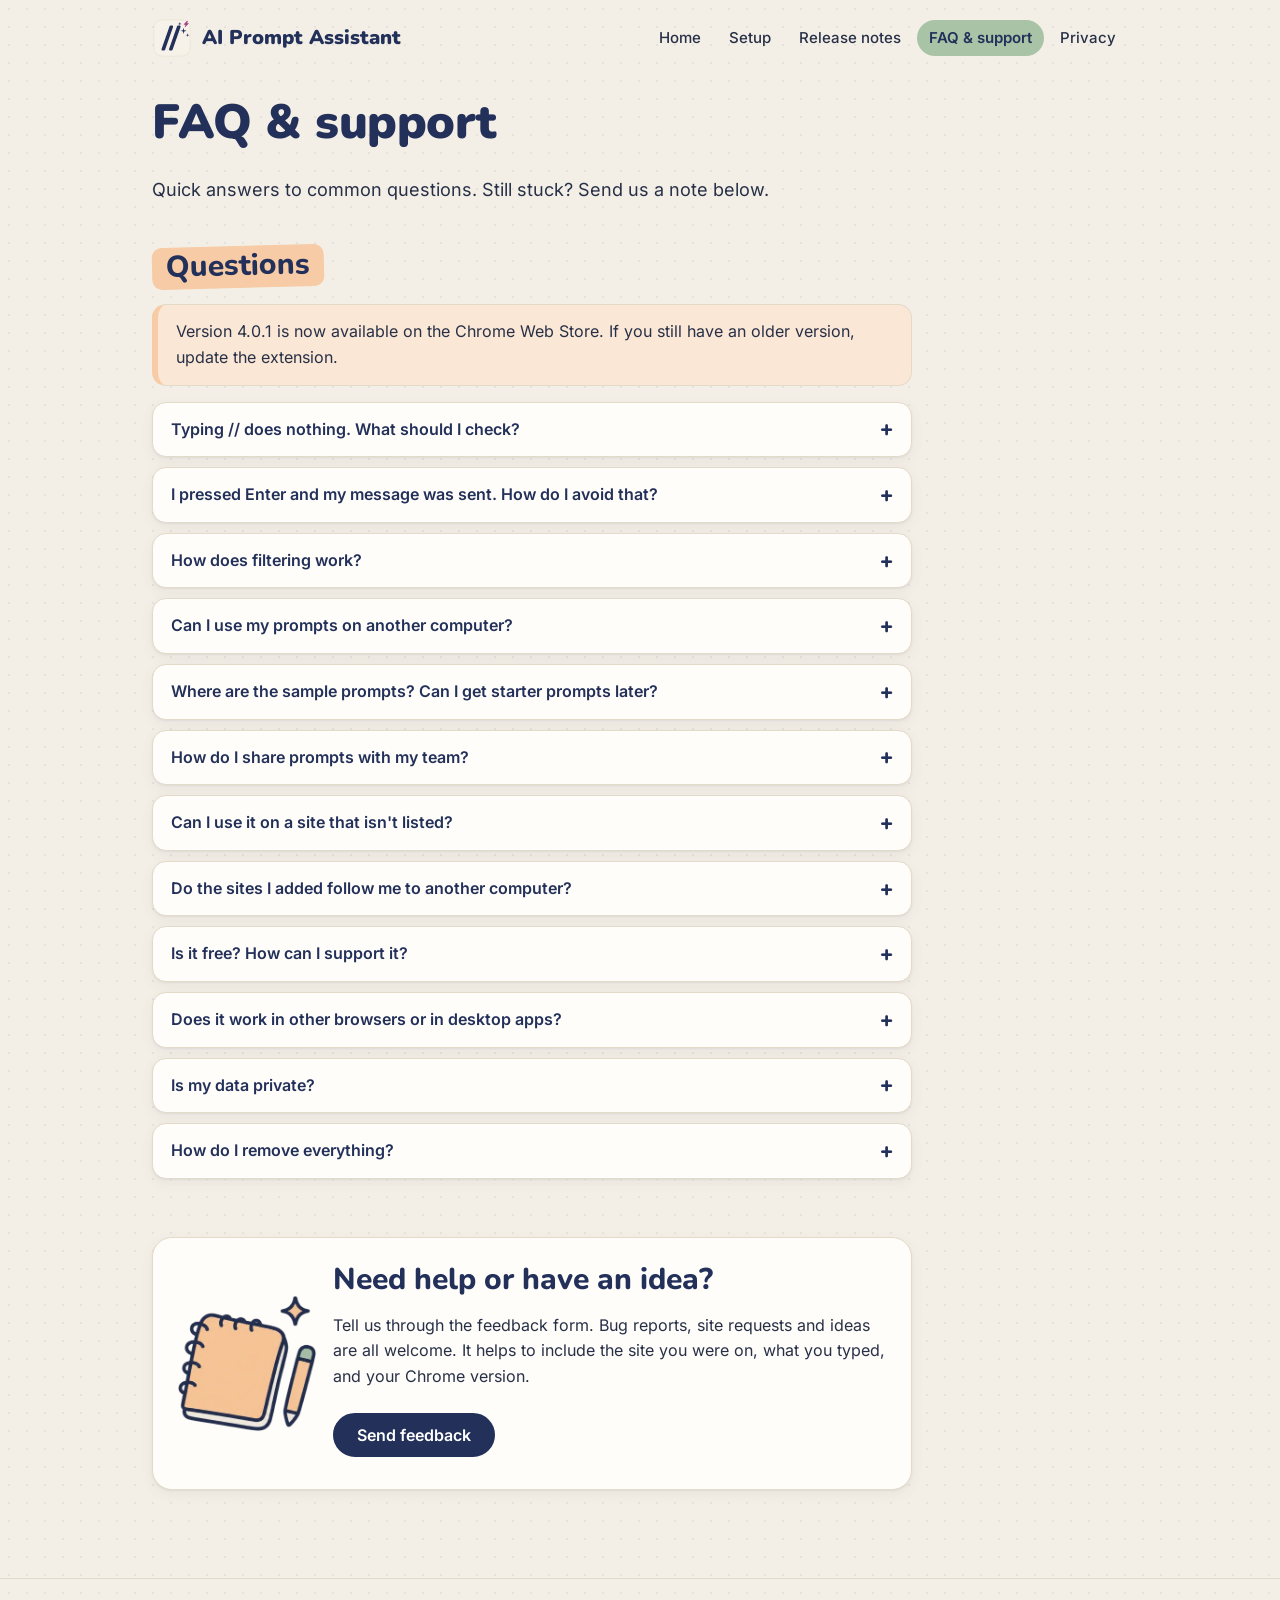
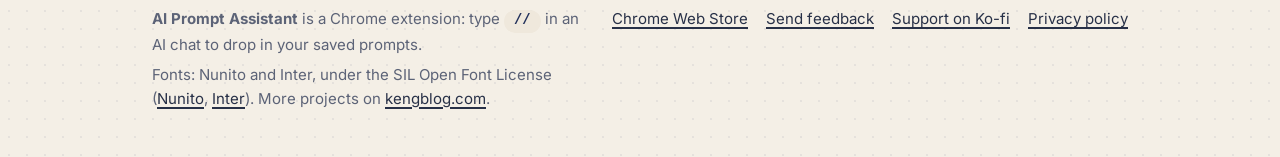
==== commit 7c997890: "docs: mark 4.0.1 as released on the Chrome Web Store" ====
--- a/faq.html
+++ b/faq.html
@@ -42,7 +42,7 @@
     <section class="section" aria-labelledby="faq-title">
       <div class="wrap narrow faq">
         <h2 id="faq-title"><span class="sticky">Questions</span></h2>
-        <p class="note">The Chrome Web Store version is still 3.2.2. The new toolbar, settings layout, starter packs, added sites, Support window and private menu frame described below arrive with 4.0.1, after store review.</p>
+        <p class="note">Version 4.0.1 is now available on the Chrome Web Store. If you still have an older version, update the extension.</p>
         <details>
           <summary>Typing // does nothing. What should I check?</summary>
           <div class="answer">
@@ -51,14 +51,14 @@
               <li>Make sure you're on a <a href="index.html#sites-title">supported site</a> or <a href="setup.html#your-sites">a site you added</a>, and the cursor is in the message box.</li>
               <li>Refresh the tab. Tabs that were open before you installed or updated the extension need a refresh.</li>
               <li>Check that the extension is turned on at <code>chrome://extensions</code>. After an update that adds sites, Chrome may pause it until you accept them.</li>
-              <li>On ChatGPT while signed in, the current store version, 3.2.2, has a known problem: the menu doesn't open. The fix arrives with 4.0.1, after store review.</li>
+              <li>On ChatGPT while signed in, version 3.2.2 had a problem where the menu didn't open. It is fixed in 4.0.1: update the extension.</li>
             </ul>
           </div>
         </details>
         <details>
           <summary>I pressed Enter and my message was sent. How do I avoid that?</summary>
           <div class="answer">
-            <p>Use <kbd>Tab</kbd> to insert prompts. On many chat sites Enter sends the message straight away. Tab always inserts the prompt and leaves sending to you. On ChatGPT, Enter will insert too in 4.0.1; the store version is still 3.2.2.</p>
+            <p>Use <kbd>Tab</kbd> to insert prompts. On many chat sites Enter sends the message straight away. Tab always inserts the prompt and leaves sending to you. On ChatGPT, Enter inserts too in 4.0.1.</p>
           </div>
         </details>
         <details>
@@ -76,7 +76,7 @@
         <details>
           <summary>Where are the sample prompts? Can I get starter prompts later?</summary>
           <div class="answer">
-            <p>Starting with 4.0.1 (the store version is still 3.2.2), the extension doesn't add sample prompts on its own. After you install, a welcome page lets you pick starter packs, or start blank. Open <strong>Starter packs</strong> on the settings page to add packs any time. The five old samples are in the Everyday pack. Adding a pack never replaces a shortcut you already have, and updates no longer bring back prompts you deleted.</p>
+            <p>Starting with 4.0.1, the extension doesn't add sample prompts on its own. After you install, a welcome page lets you pick starter packs, or start blank. Open <strong>Starter packs</strong> on the settings page to add packs any time. The five old samples are in the Everyday pack. Adding a pack never replaces a shortcut you already have, and updates no longer bring back prompts you deleted.</p>
           </div>
         </details>
         <details>
@@ -88,7 +88,7 @@
         <details>
           <summary>Can I use it on a site that isn't listed?</summary>
           <div class="answer">
-            <p>With 4.0.1, yes; the store version is still 3.2.2. On that site, click the extension's toolbar button and choose <strong>Turn on for this site</strong>, or type the address under <a href="setup.html#your-sites">Your sites</a> in settings. Chrome asks you to allow access to that one site. Some sites use message boxes the extension can't type into; if <span class="shortcut">//</span> does nothing there, remove the site.</p>
+            <p>Yes, with 4.0.1. On that site, click the extension's toolbar button and choose <strong>Turn on for this site</strong>, or type the address under <a href="setup.html#your-sites">Your sites</a> in settings. Chrome asks you to allow access to that one site. Some sites use message boxes the extension can't type into; if <span class="shortcut">//</span> does nothing there, remove the site.</p>
           </div>
         </details>
         <details>
@@ -112,7 +112,7 @@
         <details>
           <summary>Is my data private?</summary>
           <div class="answer">
-            <p>Yes. Your prompts are stored in your browser, and we run no server and no analytics. From 4.0.1, the <span class="shortcut">//</span> menu is drawn in its own frame the chat site can't read; the store version is still 3.2.2. Google Drive backup is optional and only touches its own file. Details are in the <a href="privacy.html">privacy policy</a>.</p>
+            <p>Yes. Your prompts are stored in your browser, and we run no server and no analytics. From 4.0.1, the <span class="shortcut">//</span> menu is drawn in its own frame the chat site can't read. Google Drive backup is optional and only touches its own file. Details are in the <a href="privacy.html">privacy policy</a>.</p>
           </div>
         </details>
         <details>
